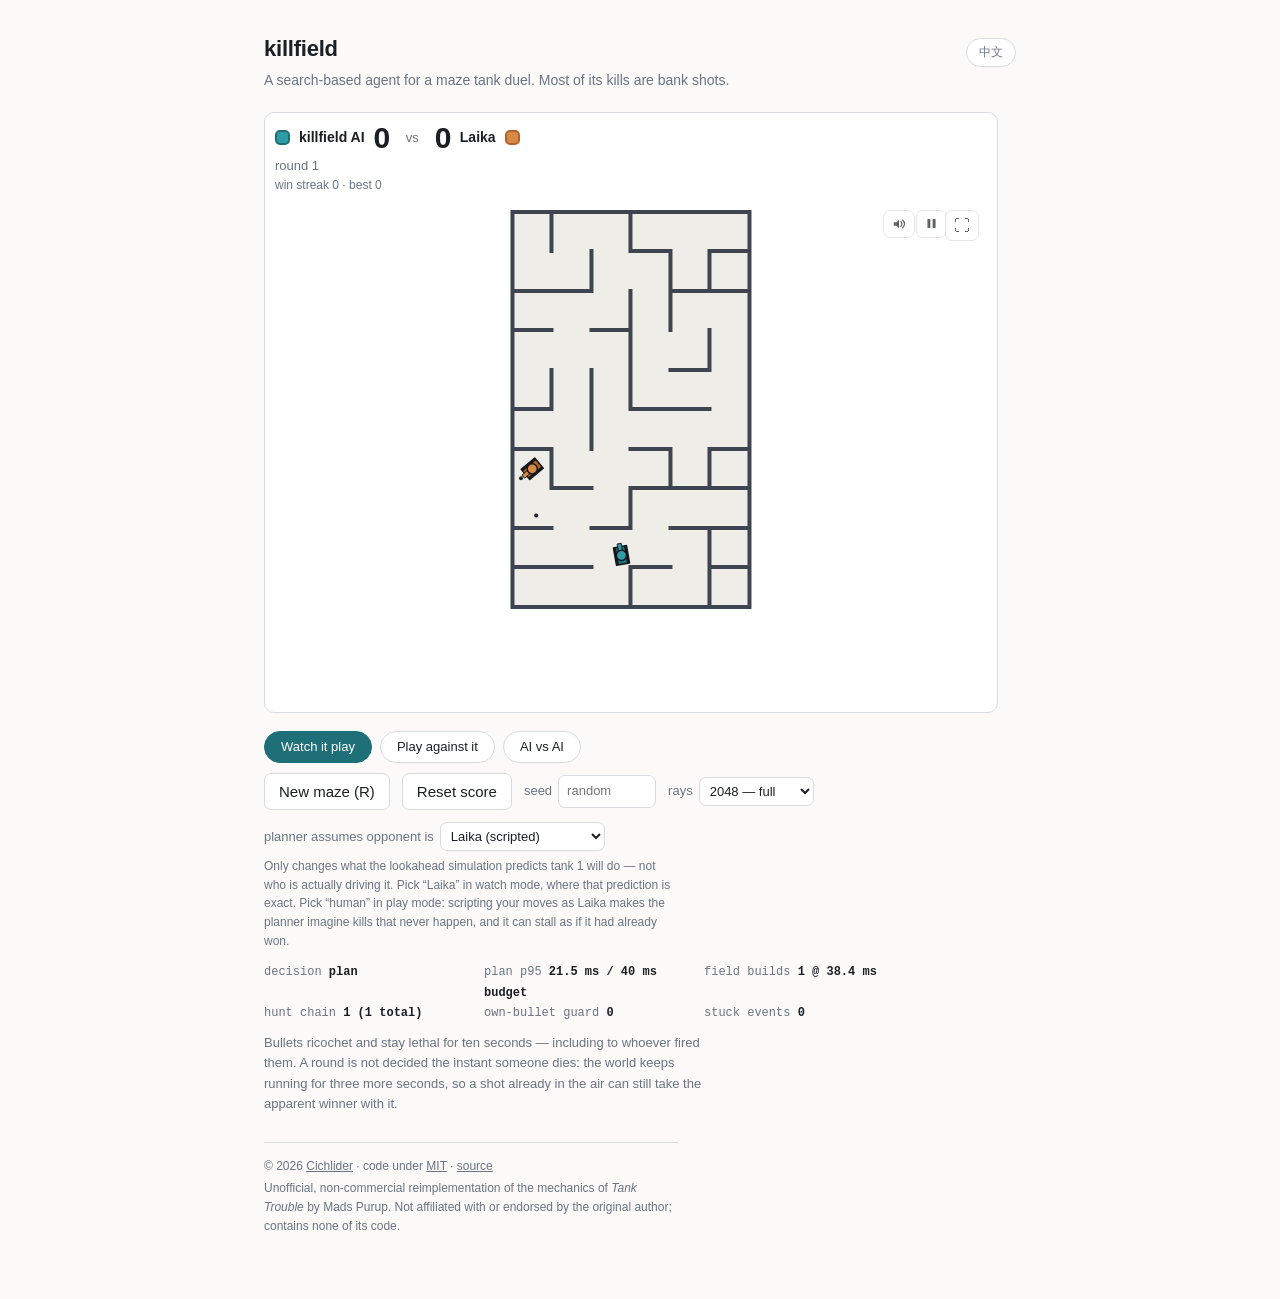
==== index.html @ 67d6a836 "Restore original in-page UI" ====
<!DOCTYPE html>
<html lang="en">
<head>
<meta charset="utf-8">
<meta name="viewport" content="width=device-width, initial-scale=1">
<title>killfield：在线迷宫坦克对战 AI</title>
<meta name="description" content="在浏览器中挑战擅长预判与反弹射击的搜索型坦克 AI。无需下载，支持观战、亲自对战与 AI 对战，看看你能守住几连胜。">
<meta name="robots" content="index, follow">
<link rel="canonical" href="https://cichlider.github.io/killfield/">
<link rel="icon" type="image/png" sizes="48x48" href="assets/brand/favicon-48.png">
<link rel="icon" type="image/png" sizes="192x192" href="assets/brand/icon-192.png">
<link rel="apple-touch-icon" sizes="180x180" href="assets/brand/apple-touch-icon.png">
<meta property="og:type" content="website">
<meta property="og:locale" content="zh_CN">
<meta property="og:site_name" content="killfield 坦克 AI">
<meta property="og:title" content="killfield：在线迷宫坦克对战 AI">
<meta property="og:description" content="挑战擅长预判与反弹射击的搜索型坦克 AI。无需下载，立即在浏览器中开战。">
<meta property="og:url" content="https://cichlider.github.io/killfield/">
<meta property="og:image" content="https://cichlider.github.io/killfield/assets/brand/icon-512.png">
<meta property="og:image:width" content="512">
<meta property="og:image:height" content="512">
<meta name="twitter:card" content="summary">
<script type="application/ld+json">
{
  "@context": "https://schema.org",
  "@type": "WebSite",
  "name": "killfield 坦克 AI",
  "alternateName": "killfield",
  "url": "https://cichlider.github.io/killfield/",
  "inLanguage": ["zh-Hans", "en"]
}
</script>
<link rel="stylesheet" href="style.css">
</head>
<body>
<main>
  <header>
    <div class="header-row">
      <h1>killfield</h1>
      <button id="lang-toggle" type="button" class="lang-toggle" aria-label="Switch to Chinese">中文</button>
    </div>
    <p class="tagline" id="tagline">A search-based agent for a maze tank duel. Most of its kills are bank shots.</p>
  </header>

  <div class="stage" id="stage">
    <div class="stage-overlay" id="stage-overlay">
      <div class="scoreboard" id="scoreboard">
        <div class="side">
          <span class="swatch" id="swatch-0"></span>
          <span class="side-name" id="name-0">killfield AI</span>
          <span class="side-score" id="score-0">0</span>
        </div>
        <span class="vs">vs</span>
        <div class="side side-right">
          <span class="side-score" id="score-1">0</span>
          <span class="side-name" id="name-1">Laika</span>
          <span class="swatch" id="swatch-1"></span>
        </div>
      </div>
      <p class="roundline" id="roundline">round 1</p>
      <p class="streakline" id="streakline">win streak 0 · best 0</p>
    </div>
    <div class="canvas-wrap">
      <canvas id="screen" width="712" height="500"></canvas>
      <button id="sound" type="button" class="sound-toggle" aria-label="Mute sound"></button>
      <button id="pause" type="button" class="pause-toggle" aria-label="Pause (P)"></button>
      <button id="fullscreen" type="button" class="fullscreen-toggle" aria-label="Fullscreen">⛶</button>
    </div>
  </div>

  <div class="controls">
    <div class="row modes" role="group" aria-label="Mode">
      <button id="mode-watch" type="button" class="mode active">Watch it play</button>
      <button id="mode-play" type="button" class="mode">Play against it</button>
      <button id="mode-selfplay" type="button" class="mode">AI vs AI</button>
    </div>

    <div class="row">
      <button id="reroll" type="button">New maze (R)</button>
      <button id="reset-score" type="button">Reset score</button>
      <label class="seedbox">
        <span id="seed-label">seed</span>
        <input id="seed" type="text" inputmode="numeric" placeholder="random" size="9">
      </label>
      <label class="seedbox">
        <span id="rays-label">rays</span>
        <select id="rays">
          <option id="rays-2048" value="2048" selected>2048 — full</option>
          <option id="rays-512" value="512">512 — lighter</option>
          <option id="rays-256" value="256">256 — mobile</option>
        </select>
      </label>
      <label class="seedbox">
        <span id="oppmodel-label">planner assumes opponent is</span>
        <select id="oppmodel">
          <option id="oppmodel-laika" value="L2" selected>Laika (scripted)</option>
          <option id="oppmodel-human" value="L1">human (unpredictable)</option>
        </select>
      </label>
    </div>
    <p class="hint" id="oppmodel-hint">
      Only changes what the lookahead simulation predicts tank 1 will do — not who is actually
      driving it. Pick “Laika” in watch mode, where that prediction is exact. Pick “human” in
      play mode: scripting your moves as Laika makes the planner imagine kills that never happen,
      and it can stall as if it had already won.
    </p>

    <p class="keys" id="keyhelp">
      <strong>Arrow keys</strong> or <strong>ESDF</strong> to drive &middot;
      <strong>M</strong> / <strong>Space</strong> / <strong>Q</strong> to fire &middot;
      <strong>R</strong> for a new maze
    </p>

    <div class="telemetry" id="telemetry"></div>

    <p class="note" id="note">
      Bullets ricochet and stay lethal for ten seconds &mdash; including to whoever fired them.
      A round is not decided the instant someone dies: the world keeps running for three more
      seconds, so a shot already in the air can still take the apparent winner with it.
    </p>
  </div>

  <footer class="colophon">
    <p>
      &copy; 2026 <a href="https://github.com/Cichlider">Cichlider</a> &middot;
      code under <a href="https://github.com/Cichlider/killfield/blob/main/LICENSE">MIT</a> &middot;
      <a href="https://github.com/Cichlider/killfield">source</a>
    </p>
    <p>
      Unofficial, non-commercial reimplementation of the mechanics of
      <i>Tank Trouble</i> by Mads Purup. Not affiliated with or endorsed by the
      original author; contains none of its code.
    </p>
  </footer>
</main>
<script type="module" src="src/main.js"></script>
</body>
</html>
---- style.css ----
:root {
  --ink: #1b1f24;
  --muted: #6b7480;
  --line: #d8dbe0;
  --page: #fbfaf8;
  --accent: #1f6f78;
}

* { box-sizing: border-box; }

body {
  margin: 0;
  padding: 32px 16px 64px;
  background: var(--page);
  color: var(--ink);
  font: 15px/1.55 ui-sans-serif, -apple-system, "Segoe UI", Roboto, "Helvetica Neue", sans-serif;
}

main {
  max-width: 752px;
  margin: 0 auto;
}

header { margin-bottom: 20px; }

.header-row {
  display: flex;
  align-items: baseline;
  justify-content: space-between;
  gap: 12px;
}

h1 {
  margin: 0 0 4px;
  font-size: 22px;
  font-weight: 650;
  letter-spacing: -0.01em;
}

.tagline {
  margin: 0;
  color: var(--muted);
  font-size: 14px;
}

.lang-toggle {
  flex: none;
  border-radius: 999px;
  padding: 4px 12px;
  font-size: 12px;
  color: var(--muted);
}

.stage {
  position: relative;
  border: 1px solid var(--line);
  border-radius: 10px;
  background: #fff;
  padding: 10px;
  /* border-box, so this is 712 of canvas + 20 padding + 2 border. Below that
     width the stage just narrows and the canvas narrows with it. */
  max-width: 734px;
}

/* The scoreboard/round/streak lines live inside #stage (not as page siblings)
   so they stay in the fullscreen element's rendered subtree — the Fullscreen
   API only paints descendants of whatever element you fullscreen, so
   anything outside #stage simply vanishes while fullscreen is active. */
.stage-overlay {
  margin: 0 0 8px;
  line-height: 1.4;
}

.canvas-wrap {
  position: relative;
  line-height: 0;
}

canvas {
  display: block;
  width: 100%;
  /* Height must stay auto. The renderer publishes an aspect-ratio, and that is
     what keeps the picture in shape as the width shrinks; pinning a pixel
     height here is what squashed it on phones. */
  height: auto;
}

.fullscreen-toggle,
.pause-toggle,
.sound-toggle {
  position: absolute;
  top: 8px;
  padding: 2px 8px;
  font-size: 16px;
  line-height: 1.6;
  opacity: 0.7;
}

/* The pause glyph is an inline SVG, so the box has to centre it the way a
   font would have. Fixed height keeps it the same size as the neighbouring
   fullscreen button, whose mark is still a character. */
.pause-toggle,
.sound-toggle {
  display: inline-flex;
  align-items: center;
  justify-content: center;
  height: 28px;
}

.pause-toggle svg,
.sound-toggle svg { display: block; }

.fullscreen-toggle { right: 8px; }
.pause-toggle { right: 40px; }
.sound-toggle { right: 72px; }

.fullscreen-toggle:hover,
.pause-toggle:hover,
.sound-toggle:hover { opacity: 1; }

.stage:fullscreen,
.stage:-webkit-full-screen {
  display: flex;
  align-items: center;
  justify-content: center;
  width: 100%;
  height: 100%;
  /* The page cap must not follow us into fullscreen. */
  max-width: none;
  padding: 0;
  border: none;
  border-radius: 0;
  background: #000;
}

.stage:fullscreen .canvas-wrap,
.stage:-webkit-full-screen .canvas-wrap {
  display: flex;
  align-items: center;
  justify-content: center;
  width: 100%;
  height: 100%;
}

.stage:fullscreen canvas,
.stage:-webkit-full-screen canvas {
  width: auto !important;
  height: auto !important;
  max-width: 100% !important;
  max-height: 100% !important;
}

.stage:fullscreen .fullscreen-toggle,
.stage:-webkit-full-screen .fullscreen-toggle,
.stage:fullscreen .pause-toggle,
.stage:-webkit-full-screen .pause-toggle,
.stage:fullscreen .sound-toggle,
.stage:-webkit-full-screen .sound-toggle {
  top: 16px;
}

.stage:fullscreen .fullscreen-toggle,
.stage:-webkit-full-screen .fullscreen-toggle { right: 16px; }

.stage:fullscreen .pause-toggle,
.stage:-webkit-full-screen .pause-toggle { right: 52px; }

.stage:fullscreen .sound-toggle,
.stage:-webkit-full-screen .sound-toggle { right: 88px; }

/* In fullscreen the overlay floats over the top-left corner of the canvas
   instead of sitting above it, so the canvas keeps the full screen. It needs
   its own contrast pass: the normal light-page colours (var(--ink)/--muted)
   read as near-black on the fullscreen background otherwise. */
.stage:fullscreen .stage-overlay,
.stage:-webkit-full-screen .stage-overlay {
  position: absolute;
  top: 16px;
  left: 16px;
  z-index: 1;
  margin: 0;
  padding: 8px 14px;
  background: rgba(0, 0, 0, 0.45);
  border-radius: 8px;
}

.stage:fullscreen .side-name,
.stage:-webkit-full-screen .side-name,
.stage:fullscreen .side-score,
.stage:-webkit-full-screen .side-score {
  color: #fff;
}

.stage:fullscreen .vs,
.stage:-webkit-full-screen .vs,
.stage:fullscreen .roundline,
.stage:-webkit-full-screen .roundline,
.stage:fullscreen .streakline,
.stage:-webkit-full-screen .streakline {
  color: rgba(255, 255, 255, 0.75);
}

.controls { margin-top: 18px; }

.scoreboard {
  display: flex;
  align-items: center;
  flex-wrap: wrap;
  gap: 8px 16px;
  margin-bottom: 4px;
}

.side {
  display: flex;
  align-items: center;
  gap: 9px;
}

.swatch {
  width: 15px;
  height: 15px;
  flex: none;
  border-radius: 5px;
  border: 2px solid transparent;
}

.side-name {
  font-size: 14px;
  font-weight: 600;
  white-space: nowrap;
}

.side-score {
  font-variant-numeric: tabular-nums;
  font-size: 30px;
  font-weight: 700;
  line-height: 1;
  letter-spacing: -0.02em;
}

.vs {
  color: var(--muted);
  font-size: 13px;
}

.roundline {
  margin: 0 0 2px;
  color: var(--muted);
  font-size: 13px;
  font-variant-numeric: tabular-nums;
}

.streakline {
  margin: 0;
  color: var(--muted);
  font-size: 12px;
  font-variant-numeric: tabular-nums;
}

.row {
  display: flex;
  align-items: center;
  gap: 12px;
  flex-wrap: wrap;
}

button {
  font: inherit;
  padding: 6px 14px;
  border: 1px solid var(--line);
  border-radius: 7px;
  background: #fff;
  color: var(--ink);
  cursor: pointer;
}

button:hover { border-color: var(--accent); color: var(--accent); }

.seedbox {
  color: var(--muted);
  font-size: 13px;
  display: inline-flex;
  align-items: center;
  gap: 6px;
}

input {
  font: inherit;
  font-size: 13px;
  padding: 5px 8px;
  border: 1px solid var(--line);
  border-radius: 7px;
  background: #fff;
  color: var(--ink);
}

.modes { margin-bottom: 10px; gap: 8px; }

button.mode {
  border-radius: 999px;
  padding: 5px 16px;
  font-size: 13px;
}

button.mode.active {
  background: var(--accent);
  border-color: var(--accent);
  color: #fff;
}

button.mode.active:hover { color: #fff; }

select {
  font: inherit;
  font-size: 13px;
  padding: 5px 6px;
  border: 1px solid var(--line);
  border-radius: 7px;
  background: #fff;
  color: var(--ink);
}

.telemetry {
  margin-top: 12px;
  font: 12px/1.7 ui-monospace, SFMono-Regular, Menlo, Consolas, monospace;
  color: var(--muted);
  display: grid;
  grid-template-columns: repeat(auto-fit, minmax(150px, 1fr));
  gap: 0 20px;
  max-width: 640px;
}

.telemetry b { color: var(--ink); font-weight: 600; }

.keys {
  margin: 14px 0 0;
  color: var(--muted);
  font-size: 13px;
}

.keys strong { color: var(--ink); font-weight: 600; }

.note {
  margin: 10px 0 0;
  max-width: 62ch;
  color: var(--muted);
  font-size: 13px;
}

.colophon {
  margin-top: 28px;
  padding-top: 14px;
  border-top: 1px solid var(--line);
  color: var(--muted);
  font-size: 12px;
  max-width: 62ch;
}

.colophon p { margin: 0 0 4px; }
.colophon p:last-child { margin-bottom: 0; }
.colophon a { color: var(--muted); }
.colophon a:hover { color: var(--accent); }

.hint {
  margin: 6px 0 0;
  max-width: 62ch;
  color: var(--muted);
  font-size: 12px;
}

@media (max-width: 560px) {
  body { padding: 20px 12px 40px; }
  h1 { font-size: 20px; }
  .tagline { font-size: 13px; }
  .stage { padding: 6px; border-radius: 8px; }
  .side-score { font-size: 26px; }
  .scoreboard { gap: 6px 12px; }
  .keys, .note { font-size: 12px; }
  .telemetry { font-size: 11px; grid-template-columns: 1fr 1fr; gap: 0 12px; }
}
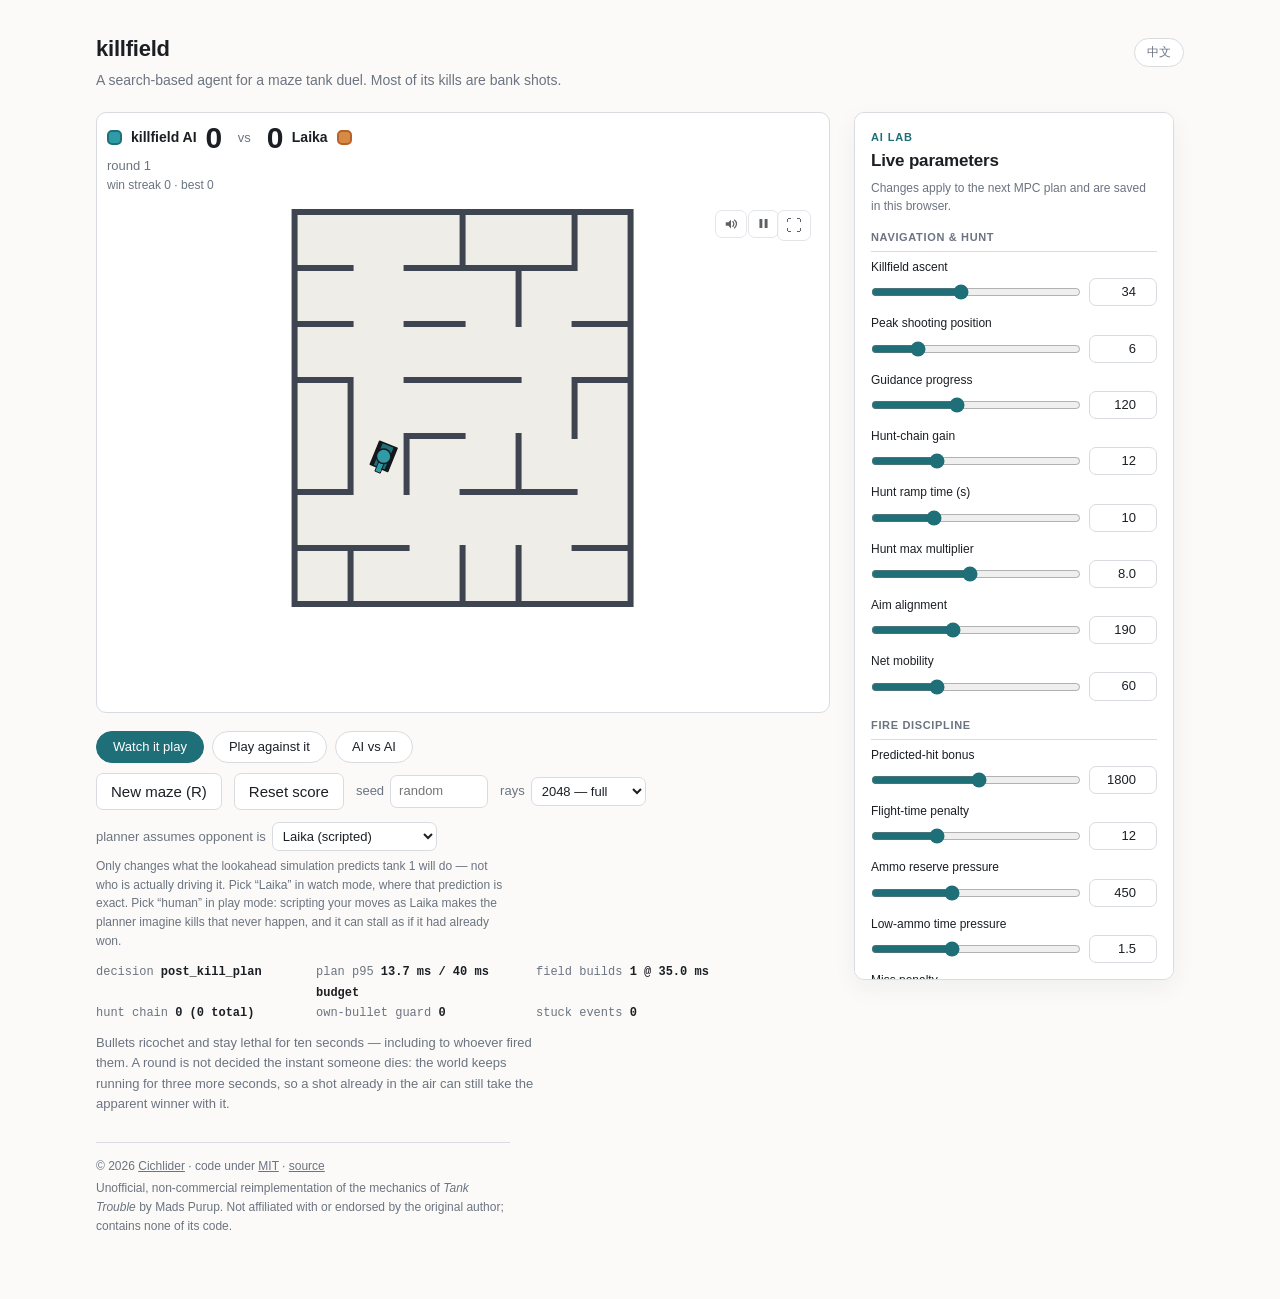
==== commit 7e7fdf11: "Add live AI tuning panel" ====
--- a/index.html
+++ b/index.html
@@ -42,6 +42,8 @@
     <p class="tagline" id="tagline">A search-based agent for a maze tank duel. Most of its kills are bank shots.</p>
   </header>
 
+  <div class="play-layout">
+  <div class="game-column">
   <div class="stage" id="stage">
     <div class="stage-overlay" id="stage-overlay">
       <div class="scoreboard" id="scoreboard">
@@ -119,6 +121,23 @@
       seconds, so a shot already in the air can still take the apparent winner with it.
     </p>
   </div>
+  </div>
+
+  <aside class="tuning-panel" id="tuning-panel" aria-labelledby="tuning-title">
+    <div class="tuning-heading">
+      <p class="tuning-eyebrow" id="tuning-eyebrow">AI lab</p>
+      <h2 id="tuning-title">Live parameters</h2>
+    </div>
+    <p class="tuning-description" id="tuning-description">
+      Changes apply to the next MPC plan and are saved in this browser.
+    </p>
+    <div id="tuning-controls"></div>
+    <div class="tuning-footer">
+      <button id="tuning-reset" type="button">Reset defaults</button>
+      <span id="tuning-status">live · saved locally</span>
+    </div>
+  </aside>
+  </div>
 
   <footer class="colophon">
     <p>
--- a/style.css
+++ b/style.css
@@ -17,11 +17,20 @@
 }
 
 main {
-  max-width: 752px;
+  max-width: 1088px;
   margin: 0 auto;
 }
 
 header { margin-bottom: 20px; }
+
+.play-layout {
+  display: grid;
+  grid-template-columns: minmax(0, 734px) minmax(270px, 320px);
+  align-items: start;
+  gap: 24px;
+}
+
+.game-column { min-width: 0; }
 
 .header-row {
   display: flex;
@@ -347,6 +356,121 @@
   font-size: 13px;
 }
 
+.tuning-panel {
+  position: sticky;
+  top: 16px;
+  max-height: calc(100vh - 32px);
+  overflow: auto;
+  padding: 16px;
+  border: 1px solid var(--line);
+  border-radius: 10px;
+  background: #fff;
+  box-shadow: 0 8px 24px rgba(27, 31, 36, 0.05);
+}
+
+.tuning-heading {
+  display: block;
+}
+
+.tuning-eyebrow {
+  margin: 0;
+  color: var(--accent);
+  font-size: 11px;
+  font-weight: 700;
+  letter-spacing: 0.08em;
+  text-transform: uppercase;
+}
+
+.tuning-panel h2 {
+  margin: 2px 0 0;
+  font-size: 17px;
+  font-weight: 650;
+  letter-spacing: -0.01em;
+}
+
+.tuning-description {
+  margin: 6px 0 14px;
+  color: var(--muted);
+  font-size: 12px;
+  line-height: 1.45;
+}
+
+.tuning-group {
+  margin: 0 0 16px;
+  padding: 0;
+  border: 0;
+}
+
+.tuning-group:last-child { margin-bottom: 10px; }
+
+.tuning-group legend {
+  width: 100%;
+  margin-bottom: 7px;
+  padding: 0 0 5px;
+  border-bottom: 1px solid var(--line);
+  color: var(--muted);
+  font-size: 11px;
+  font-weight: 700;
+  letter-spacing: 0.06em;
+  text-transform: uppercase;
+}
+
+.tuning-control { margin-bottom: 9px; }
+.tuning-control:last-child { margin-bottom: 0; }
+
+.tuning-label {
+  display: block;
+  margin-bottom: 3px;
+  color: var(--ink);
+  font-size: 12px;
+  line-height: 1.35;
+}
+
+.tuning-inputs {
+  display: grid;
+  grid-template-columns: minmax(0, 1fr) 68px;
+  align-items: center;
+  gap: 8px;
+}
+
+.tuning-inputs input[type="range"] {
+  width: 100%;
+  min-width: 0;
+  height: 24px;
+  margin: 0;
+  padding: 0;
+  border: 0;
+  accent-color: var(--accent);
+}
+
+.tuning-inputs input[type="number"] {
+  width: 68px;
+  padding: 3px 5px;
+  text-align: right;
+  font-variant-numeric: tabular-nums;
+}
+
+.tuning-footer {
+  display: flex;
+  align-items: center;
+  justify-content: space-between;
+  gap: 10px;
+  padding-top: 12px;
+  border-top: 1px solid var(--line);
+}
+
+.tuning-footer button {
+  padding: 5px 9px;
+  font-size: 12px;
+}
+
+.tuning-footer span {
+  color: var(--muted);
+  font-size: 10px;
+  line-height: 1.3;
+  text-align: right;
+}
+
 .colophon {
   margin-top: 28px;
   padding-top: 14px;
@@ -354,6 +478,21 @@
   color: var(--muted);
   font-size: 12px;
   max-width: 62ch;
+}
+
+@media (max-width: 980px) {
+  main { max-width: 734px; }
+  .play-layout { grid-template-columns: minmax(0, 1fr); }
+  .tuning-panel {
+    position: static;
+    max-height: none;
+    overflow: visible;
+  }
+  #tuning-controls {
+    display: grid;
+    grid-template-columns: repeat(2, minmax(0, 1fr));
+    gap: 0 22px;
+  }
 }
 
 .colophon p { margin: 0 0 4px; }
@@ -377,4 +516,6 @@
   .scoreboard { gap: 6px 12px; }
   .keys, .note { font-size: 12px; }
   .telemetry { font-size: 11px; grid-template-columns: 1fr 1fr; gap: 0 12px; }
-}
+  #tuning-controls { grid-template-columns: 1fr; }
+  .tuning-panel { padding: 14px; }
+}
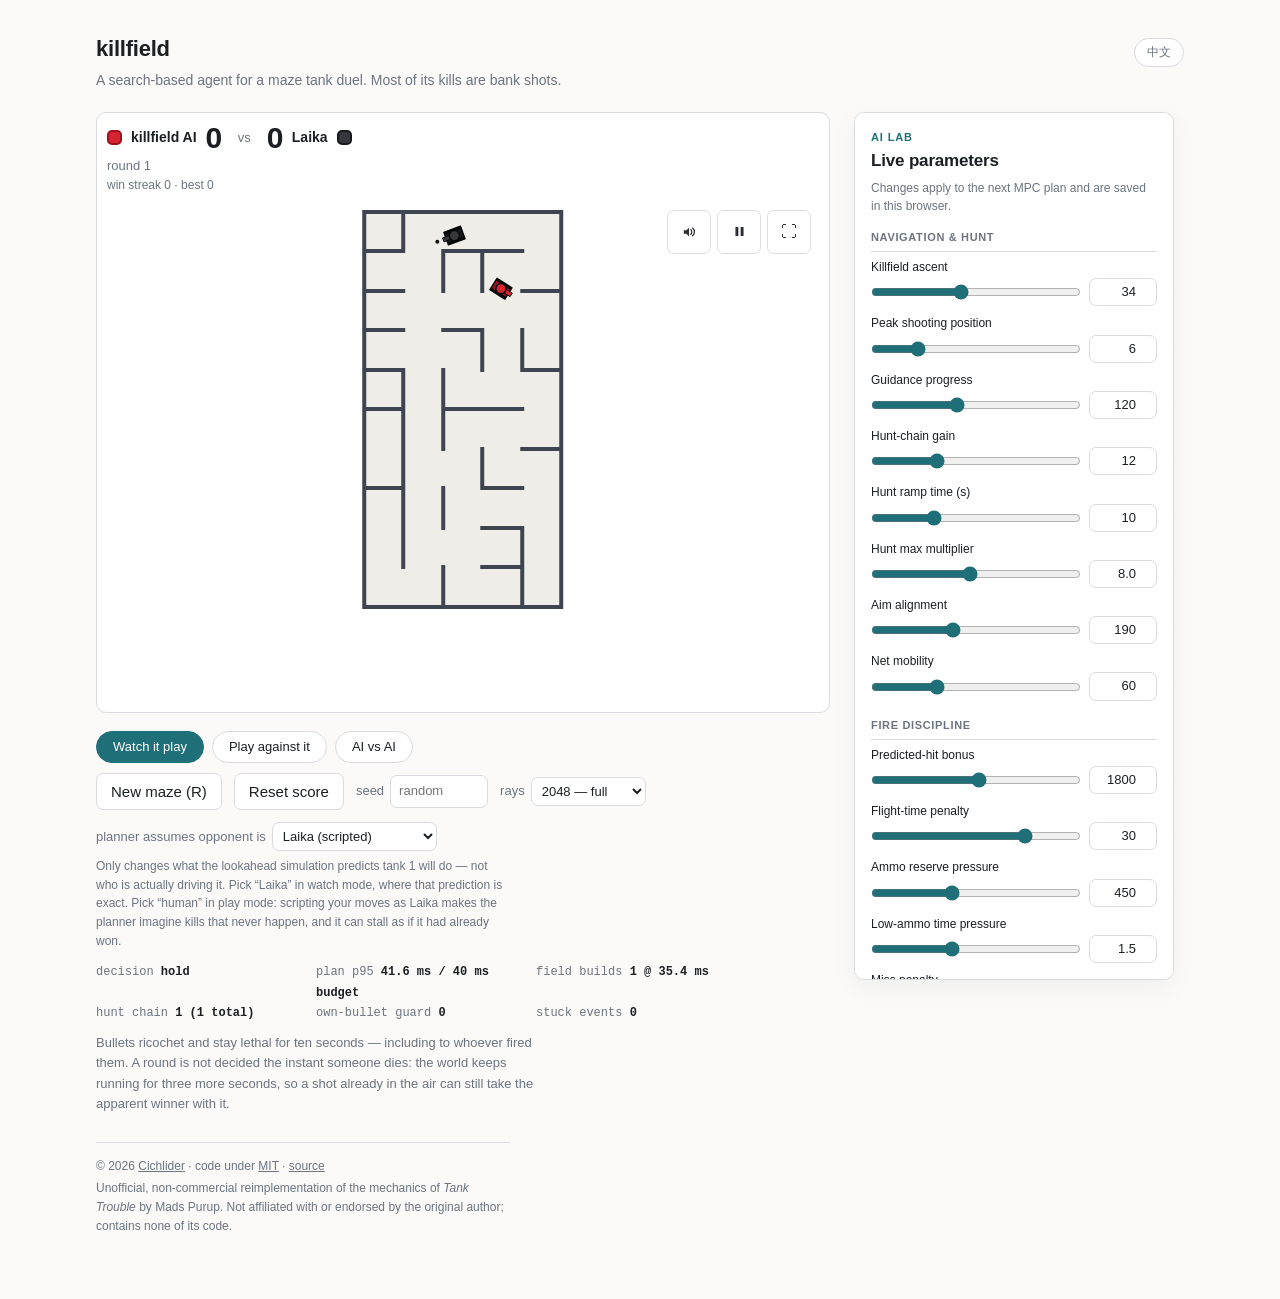
==== commit f477ba01: "Add mobile tank controls and clean project" ====
--- a/index.html
+++ b/index.html
@@ -65,8 +65,31 @@
     <div class="canvas-wrap">
       <canvas id="screen" width="712" height="500"></canvas>
       <button id="sound" type="button" class="sound-toggle" aria-label="Mute sound"></button>
+      <button id="touch-visibility" type="button" class="touch-visibility-toggle" aria-label="Hide touch controls" hidden>CTRL</button>
       <button id="pause" type="button" class="pause-toggle" aria-label="Pause (P)"></button>
       <button id="fullscreen" type="button" class="fullscreen-toggle" aria-label="Fullscreen">⛶</button>
+    </div>
+    <div id="touch-controls" class="touch-controls" hidden>
+      <div class="control-style-switch" role="group" aria-label="Touch control style">
+        <button id="control-style-joystick" type="button">Joystick</button>
+        <button id="control-style-dpad" type="button">Forward / turn</button>
+      </div>
+      <div class="touch-left-control">
+        <div id="touch-joystick" class="touch-joystick" role="application" aria-label="16-direction world heading joystick">
+          <span class="joystick-axis axis-n">▲</span>
+          <span class="joystick-axis axis-e">▶</span>
+          <span class="joystick-axis axis-s">▼</span>
+          <span class="joystick-axis axis-w">◀</span>
+          <span id="touch-knob" class="touch-knob"></span>
+        </div>
+        <div id="touch-dpad" class="touch-dpad" role="group" aria-label="Forward, reverse, left and right">
+          <button type="button" class="dpad-up" data-control="forward" aria-label="Forward">▲</button>
+          <button type="button" class="dpad-left" data-control="turnLeft" aria-label="Turn left">◀</button>
+          <button type="button" class="dpad-right" data-control="turnRight" aria-label="Turn right">▶</button>
+          <button type="button" class="dpad-down" data-control="backup" aria-label="Reverse">▼</button>
+        </div>
+      </div>
+      <button id="touch-fire" type="button" class="touch-fire">FIRE</button>
     </div>
   </div>
 
--- a/style.css
+++ b/style.css
@@ -96,7 +96,8 @@
 
 .fullscreen-toggle,
 .pause-toggle,
-.sound-toggle {
+.sound-toggle,
+.touch-visibility-toggle {
   position: absolute;
   top: 8px;
   padding: 2px 8px;
@@ -105,11 +106,14 @@
   opacity: 0.7;
 }
 
+.touch-visibility-toggle[hidden] { display: none !important; }
+
 /* The pause glyph is an inline SVG, so the box has to centre it the way a
    font would have. Fixed height keeps it the same size as the neighbouring
    fullscreen button, whose mark is still a character. */
 .pause-toggle,
-.sound-toggle {
+.sound-toggle,
+.touch-visibility-toggle {
   display: inline-flex;
   align-items: center;
   justify-content: center;
@@ -122,10 +126,12 @@
 .fullscreen-toggle { right: 8px; }
 .pause-toggle { right: 40px; }
 .sound-toggle { right: 72px; }
+.touch-visibility-toggle { right: 104px; font-size: 10px; }
 
 .fullscreen-toggle:hover,
 .pause-toggle:hover,
-.sound-toggle:hover { opacity: 1; }
+.sound-toggle:hover,
+.touch-visibility-toggle:hover { opacity: 1; }
 
 .stage:fullscreen,
 .stage:-webkit-full-screen {
@@ -164,7 +170,9 @@
 .stage:fullscreen .pause-toggle,
 .stage:-webkit-full-screen .pause-toggle,
 .stage:fullscreen .sound-toggle,
-.stage:-webkit-full-screen .sound-toggle {
+.stage:-webkit-full-screen .sound-toggle,
+.stage:fullscreen .touch-visibility-toggle,
+.stage:-webkit-full-screen .touch-visibility-toggle {
   top: 16px;
 }
 
@@ -176,6 +184,9 @@
 
 .stage:fullscreen .sound-toggle,
 .stage:-webkit-full-screen .sound-toggle { right: 88px; }
+
+.stage:fullscreen .touch-visibility-toggle,
+.stage:-webkit-full-screen .touch-visibility-toggle { right: 124px; }
 
 /* In fullscreen the overlay floats over the top-left corner of the canvas
    instead of sitting above it, so the canvas keeps the full screen. It needs
@@ -209,6 +220,214 @@
   color: rgba(255, 255, 255, 0.75);
 }
 
+/* iPhone browsers that cannot fullscreen a regular div use the same layout
+   through a fixed-position fallback. The explicit button still enters/exits. */
+.stage.pseudo-fullscreen {
+  position: fixed;
+  inset: 0;
+  z-index: 1000;
+  display: flex;
+  align-items: center;
+  justify-content: center;
+  width: 100%;
+  height: 100%;
+  max-width: none;
+  padding: 0;
+  border: none;
+  border-radius: 0;
+  background: #000;
+}
+
+.stage.pseudo-fullscreen .canvas-wrap {
+  display: flex;
+  align-items: center;
+  justify-content: center;
+  width: 100%;
+  height: 100%;
+}
+
+.stage.pseudo-fullscreen canvas {
+  width: auto !important;
+  height: auto !important;
+  max-width: 100% !important;
+  max-height: 100% !important;
+}
+
+.stage.pseudo-fullscreen .stage-overlay {
+  position: absolute;
+  top: max(16px, env(safe-area-inset-top));
+  left: max(16px, env(safe-area-inset-left));
+  z-index: 1;
+  margin: 0;
+  padding: 8px 14px;
+  color: #fff;
+  background: rgba(0, 0, 0, 0.45);
+  border-radius: 8px;
+}
+
+.stage.pseudo-fullscreen .side-name,
+.stage.pseudo-fullscreen .side-score { color: #fff; }
+.stage.pseudo-fullscreen .vs,
+.stage.pseudo-fullscreen .roundline,
+.stage.pseudo-fullscreen .streakline { color: rgba(255, 255, 255, 0.75); }
+
+.touch-controls { display: none; }
+.touch-joystick[hidden],
+.touch-dpad[hidden] { display: none !important; }
+
+.touch-controls:not([hidden]) {
+  position: absolute;
+  inset: 0;
+  z-index: 4;
+  pointer-events: none;
+}
+
+.stage:fullscreen .touch-controls:not([hidden]),
+.stage:-webkit-full-screen .touch-controls:not([hidden]),
+.stage.pseudo-fullscreen .touch-controls:not([hidden]) { display: block; }
+
+@media (max-width: 980px), (pointer: coarse) {
+  .touch-controls:not([hidden]) {
+    display: block;
+  }
+}
+
+  .touch-controls button,
+  .touch-joystick,
+  .touch-dpad { pointer-events: auto; touch-action: none; user-select: none; -webkit-user-select: none; }
+
+  .control-style-switch {
+    position: absolute;
+    left: 50%;
+    bottom: max(8px, env(safe-area-inset-bottom));
+    display: flex;
+    padding: 3px;
+    border-radius: 999px;
+    background: rgba(255, 255, 255, 0.88);
+    box-shadow: 0 2px 10px rgba(0, 0, 0, 0.22);
+    transform: translateX(-50%);
+    pointer-events: auto;
+  }
+
+  .control-style-switch button {
+    min-height: 32px;
+    padding: 4px 10px;
+    border: 0;
+    border-radius: 999px;
+    background: transparent;
+    color: #343a40;
+    font-size: 11px;
+  }
+
+  .control-style-switch button.active { background: var(--accent); color: #fff; }
+
+  .touch-left-control {
+    position: absolute;
+    left: max(12px, env(safe-area-inset-left));
+    bottom: max(48px, calc(env(safe-area-inset-bottom) + 44px));
+  }
+
+  .touch-joystick {
+    position: relative;
+    width: clamp(126px, 30vw, 178px);
+    aspect-ratio: 1;
+    overflow: hidden;
+    background:
+      repeating-conic-gradient(from -11.25deg, rgba(31,111,120,.22) 0 1deg, transparent 1deg 22.5deg),
+      rgba(255, 255, 255, 0.68);
+    border: 2px solid rgba(31, 111, 120, 0.72);
+    clip-path: polygon(50% 0,69.13% 3.81%,85.36% 14.64%,96.19% 30.87%,100% 50%,
+      96.19% 69.13%,85.36% 85.36%,69.13% 96.19%,50% 100%,30.87% 96.19%,
+      14.64% 85.36%,3.81% 69.13%,0 50%,3.81% 30.87%,14.64% 14.64%,30.87% 3.81%);
+    filter: drop-shadow(0 3px 8px rgba(0,0,0,.2));
+  }
+
+  .touch-joystick.active { background-color: rgba(31, 111, 120, 0.18); }
+
+  .joystick-axis {
+    position: absolute;
+    z-index: 1;
+    color: #25353a;
+    font: 700 10px/1 ui-sans-serif, sans-serif;
+    pointer-events: none;
+  }
+  .axis-n { top: 9%; left: 50%; transform: translateX(-50%); }
+  .axis-e { right: 7%; top: 50%; transform: translateY(-50%); }
+  .axis-s { bottom: 8%; left: 50%; transform: translateX(-50%); }
+  .axis-w { left: 7%; top: 50%; transform: translateY(-50%); }
+
+  .touch-knob {
+    position: absolute;
+    z-index: 2;
+    left: 50%;
+    top: 50%;
+    width: 34%;
+    aspect-ratio: 1;
+    border: 2px solid var(--accent);
+    border-radius: 50%;
+    background: rgba(255, 255, 255, 0.94);
+    transform: translate(-50%, -50%);
+    pointer-events: none;
+  }
+
+  .touch-dpad {
+    position: relative;
+    width: clamp(126px, 30vw, 178px);
+    aspect-ratio: 1;
+    display: grid;
+    grid-template: repeat(3, 1fr) / repeat(3, 1fr);
+    gap: 4px;
+  }
+
+  .touch-dpad button {
+    min-width: 44px;
+    min-height: 44px;
+    padding: 0;
+    border: 1px solid rgba(31,111,120,.65);
+    background: rgba(255,255,255,.82);
+    color: #25353a;
+    font-size: 20px;
+    box-shadow: 0 2px 8px rgba(0,0,0,.18);
+  }
+  .touch-dpad button.active { background: var(--accent); color: #fff; }
+  .dpad-up { grid-area: 1 / 2; }
+  .dpad-left { grid-area: 2 / 1; }
+  .dpad-right { grid-area: 2 / 3; }
+  .dpad-down { grid-area: 3 / 2; }
+
+  .touch-fire {
+    position: absolute;
+    right: max(16px, env(safe-area-inset-right));
+    bottom: max(62px, calc(env(safe-area-inset-bottom) + 58px));
+    width: clamp(78px, 19vw, 112px);
+    aspect-ratio: 1;
+    padding: 0;
+    border: 3px solid rgba(158, 16, 27, 0.86);
+    border-radius: 50%;
+    background: rgba(255, 255, 255, 0.82);
+    color: #9e101b;
+    font-size: clamp(13px, 3vw, 18px);
+    font-weight: 800;
+    box-shadow: 0 3px 12px rgba(0,0,0,.25);
+  }
+  .touch-fire.active { background: #9e101b; color: #fff; }
+
+  .fullscreen-toggle,
+  .pause-toggle,
+  .sound-toggle,
+  .touch-visibility-toggle {
+    min-width: 44px;
+    height: 44px;
+    padding: 7px 11px;
+    background: rgba(255,255,255,.88);
+    opacity: .92;
+    touch-action: manipulation;
+  }
+  .fullscreen-toggle { right: 8px; }
+  .pause-toggle { right: 58px; }
+  .sound-toggle { right: 108px; }
+  .touch-visibility-toggle { right: 158px; }
+
 .controls { margin-top: 18px; }
 
 .scoreboard {
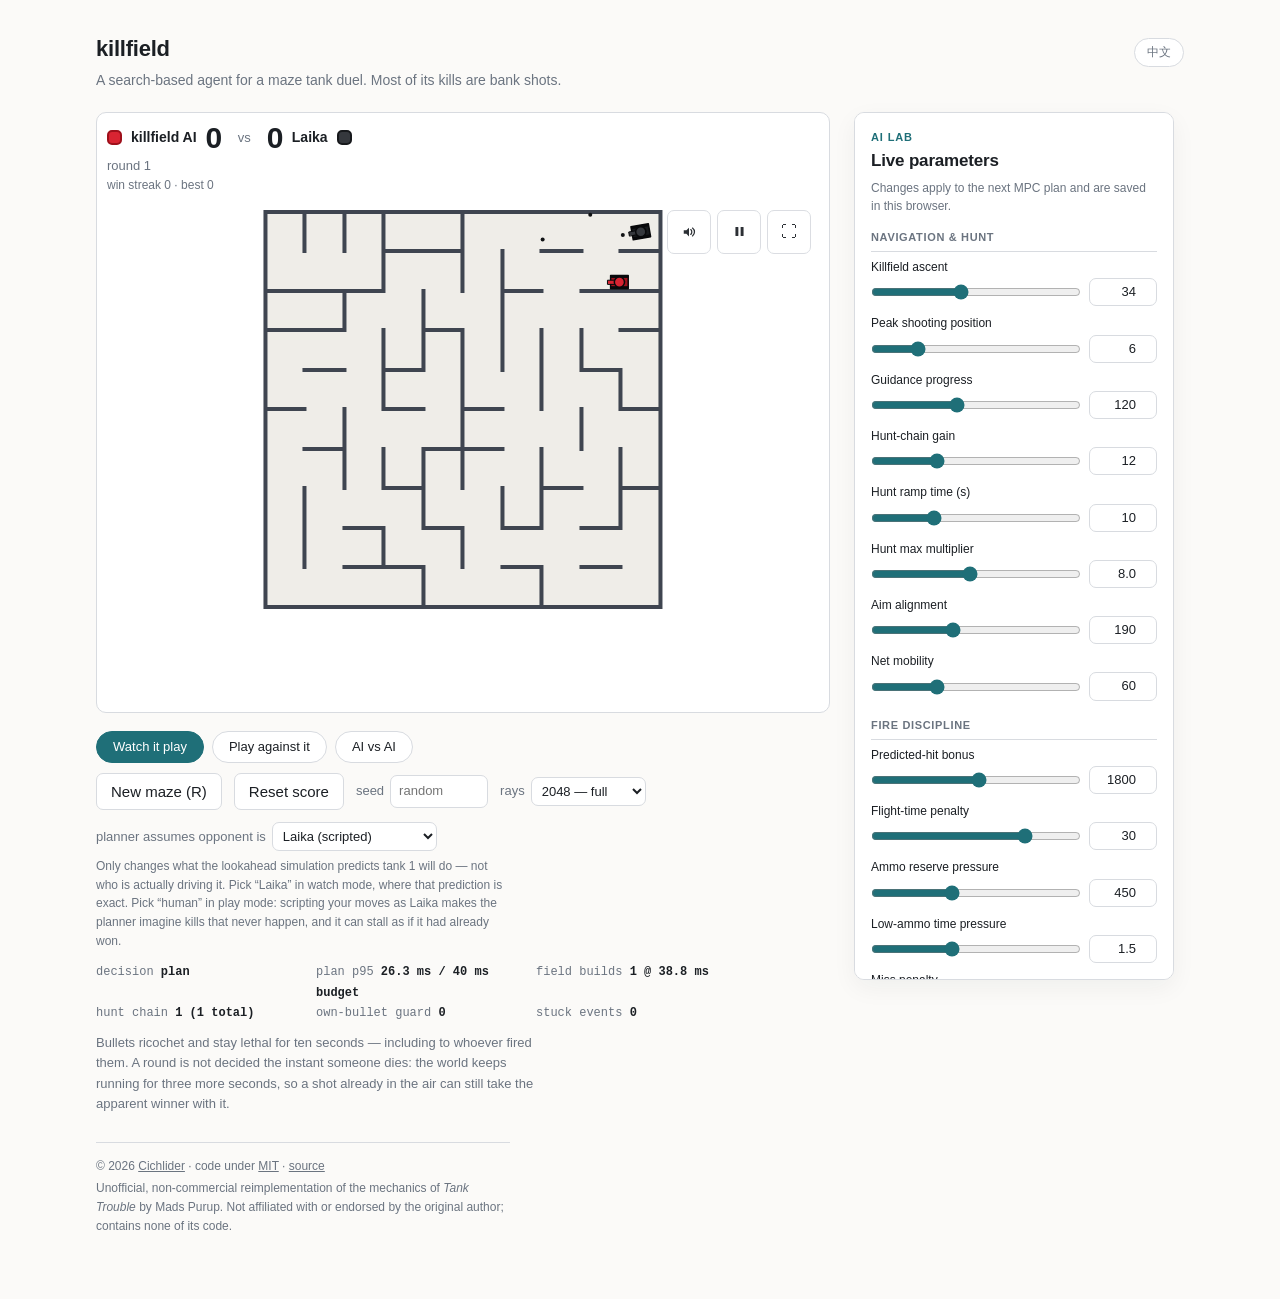
==== commit 510bc3a1: "Align joystick movement with tank nose or rear" ====
--- a/index.html
+++ b/index.html
@@ -75,7 +75,7 @@
         <button id="control-style-dpad" type="button">Forward / turn</button>
       </div>
       <div class="touch-left-control">
-        <div id="touch-joystick" class="touch-joystick" role="application" aria-label="16-direction world heading joystick">
+        <div id="touch-joystick" class="touch-joystick" role="application" aria-label="16-direction movement joystick">
           <span class="joystick-axis axis-n">▲</span>
           <span class="joystick-axis axis-e">▶</span>
           <span class="joystick-axis axis-s">▼</span>
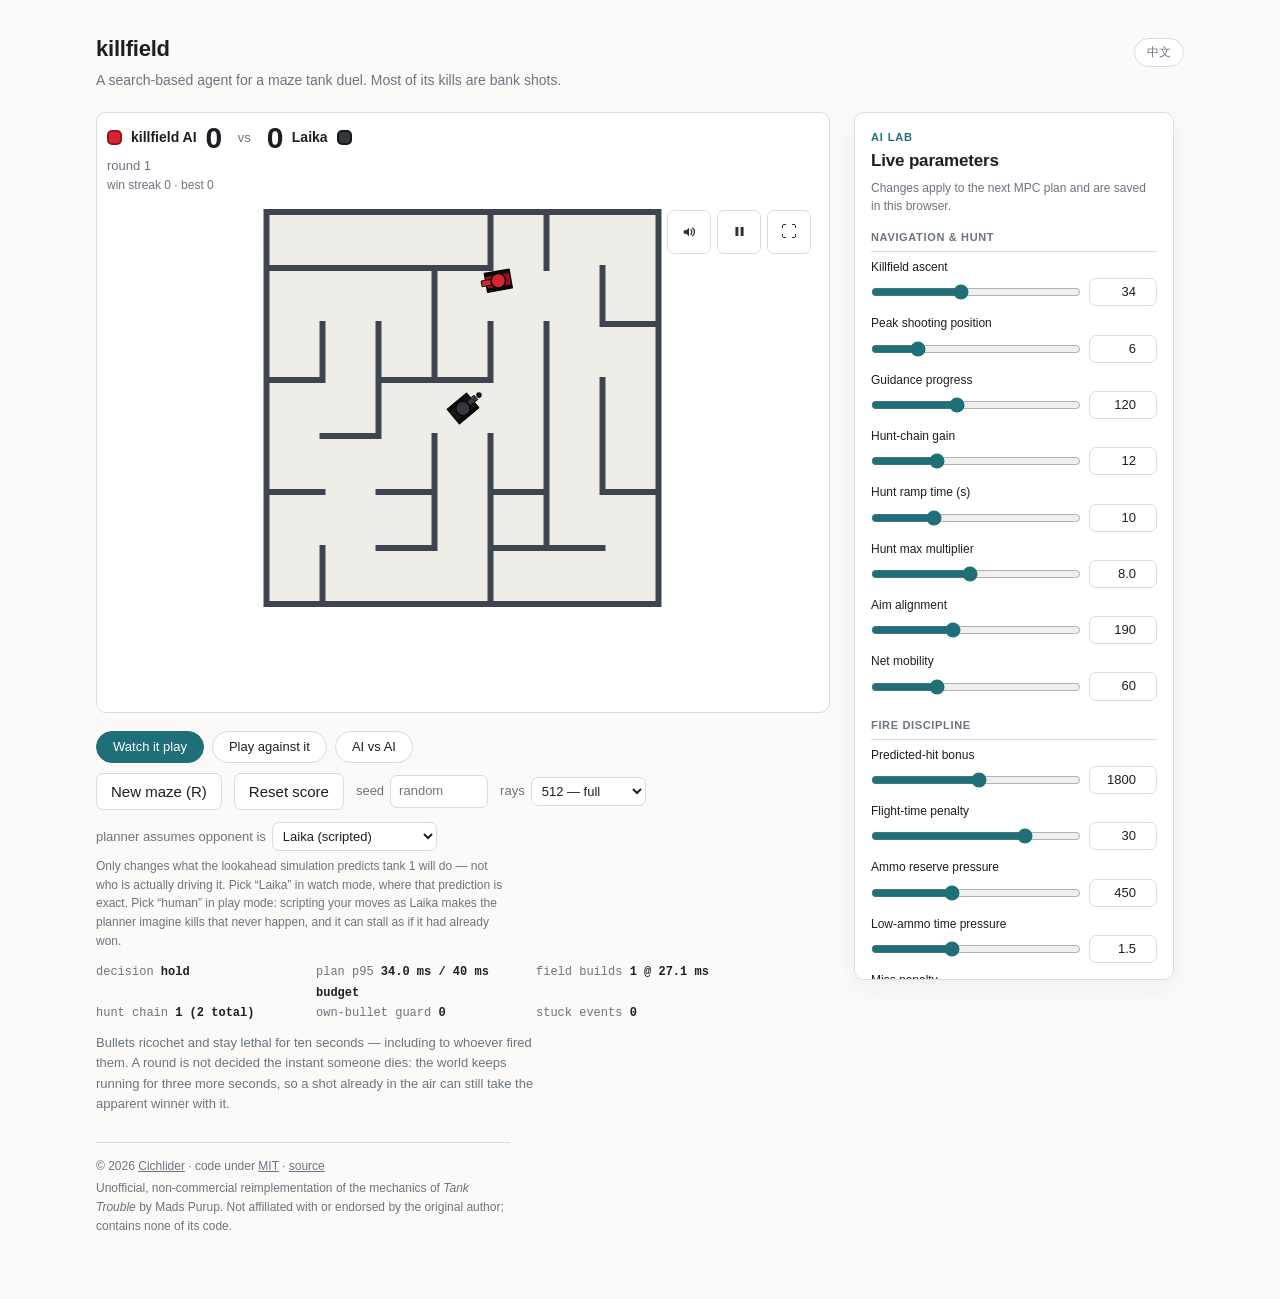
==== commit 1fe231d6: "Improve mobile landscape rendering performance" ====
--- a/index.html
+++ b/index.html
@@ -2,7 +2,7 @@
 <html lang="en">
 <head>
 <meta charset="utf-8">
-<meta name="viewport" content="width=device-width, initial-scale=1">
+<meta name="viewport" content="width=device-width, initial-scale=1, viewport-fit=cover">
 <title>killfield：在线迷宫坦克对战 AI</title>
 <meta name="description" content="在浏览器中挑战擅长预判与反弹射击的搜索型坦克 AI。无需下载，支持观战、亲自对战与 AI 对战，看看你能守住几连胜。">
 <meta name="robots" content="index, follow">
@@ -110,8 +110,7 @@
       <label class="seedbox">
         <span id="rays-label">rays</span>
         <select id="rays">
-          <option id="rays-2048" value="2048" selected>2048 — full</option>
-          <option id="rays-512" value="512">512 — lighter</option>
+          <option id="rays-512" value="512" selected>512 — full</option>
           <option id="rays-256" value="256">256 — mobile</option>
         </select>
       </label>
@@ -175,6 +174,6 @@
     </p>
   </footer>
 </main>
-<script type="module" src="src/main.js"></script>
+<script type="module" src="src/main.js?v=20260823-smooth"></script>
 </body>
 </html>
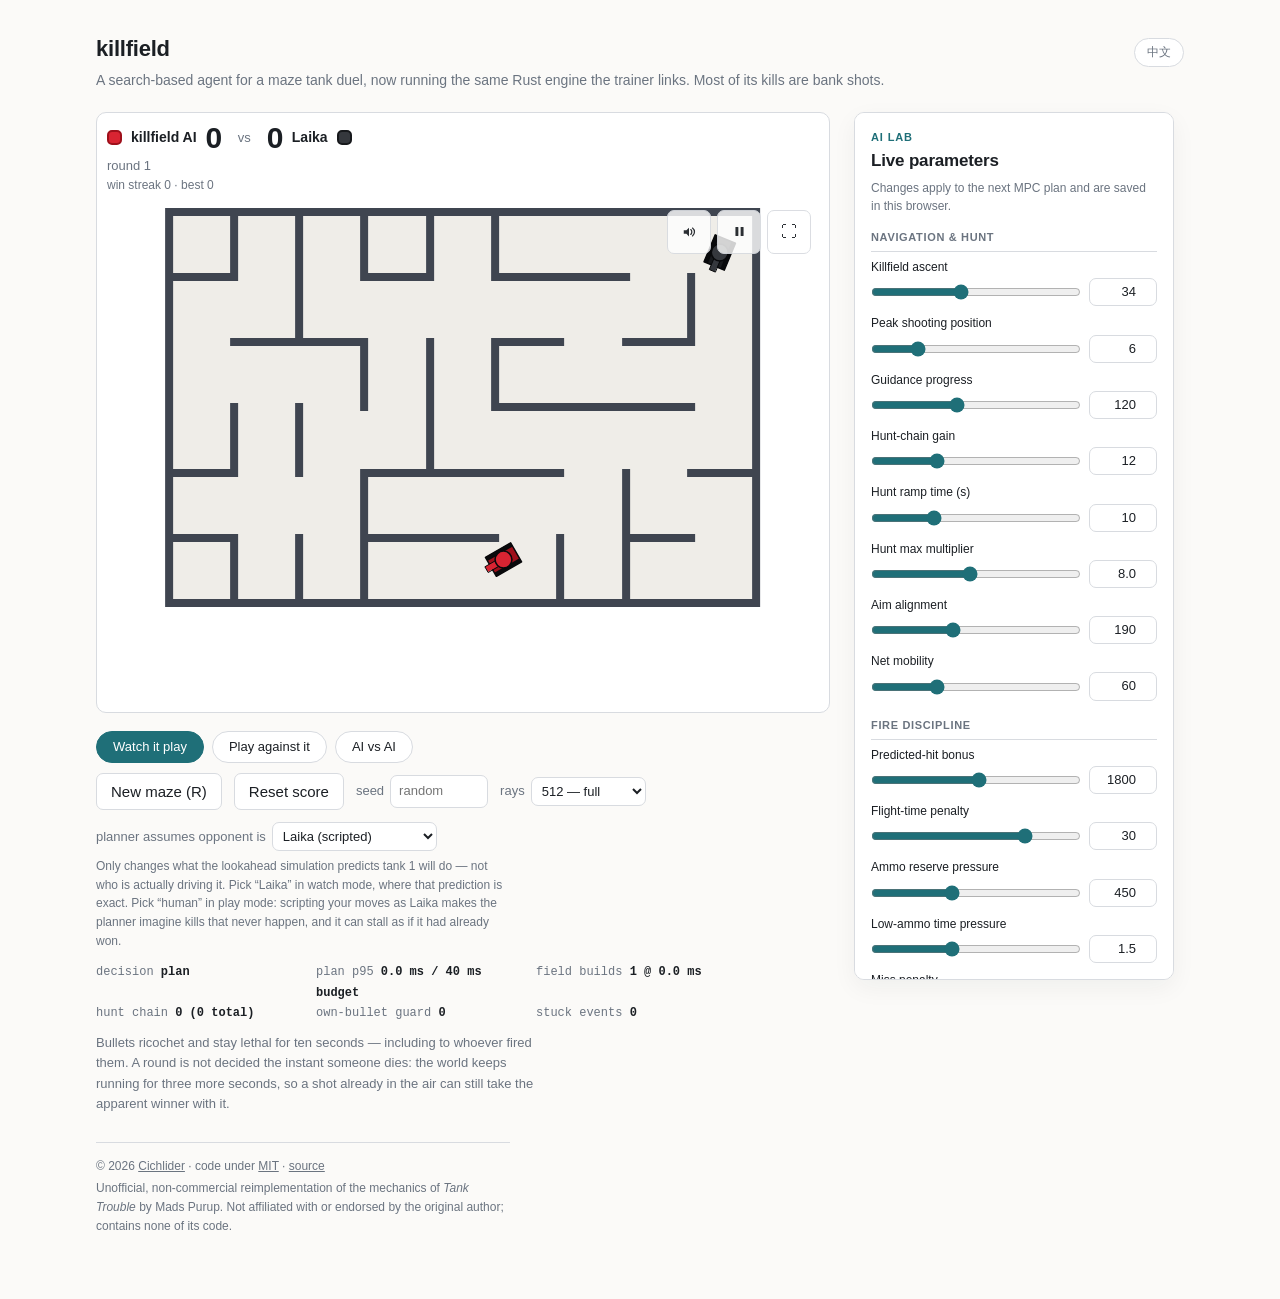
==== commit 9f316ca9: "Replace the hand-written JS engine with the Rust/WASM kf_engine The game logic (game.js, laika.js, m" ====
--- a/index.html
+++ b/index.html
@@ -3,6 +3,10 @@
 <head>
 <meta charset="utf-8">
 <meta name="viewport" content="width=device-width, initial-scale=1, viewport-fit=cover">
+<meta name="theme-color" content="#000000">
+<meta name="mobile-web-app-capable" content="yes">
+<meta name="apple-mobile-web-app-capable" content="yes">
+<meta name="apple-mobile-web-app-status-bar-style" content="black-translucent">
 <title>killfield：在线迷宫坦克对战 AI</title>
 <meta name="description" content="在浏览器中挑战擅长预判与反弹射击的搜索型坦克 AI。无需下载，支持观战、亲自对战与 AI 对战，看看你能守住几连胜。">
 <meta name="robots" content="index, follow">
@@ -10,6 +14,7 @@
 <link rel="icon" type="image/png" sizes="48x48" href="assets/brand/favicon-48.png">
 <link rel="icon" type="image/png" sizes="192x192" href="assets/brand/icon-192.png">
 <link rel="apple-touch-icon" sizes="180x180" href="assets/brand/apple-touch-icon.png">
+<link rel="manifest" href="manifest.webmanifest">
 <meta property="og:type" content="website">
 <meta property="og:locale" content="zh_CN">
 <meta property="og:site_name" content="killfield 坦克 AI">
@@ -30,7 +35,7 @@
   "inLanguage": ["zh-Hans", "en"]
 }
 </script>
-<link rel="stylesheet" href="style.css">
+<link rel="stylesheet" href="style.css?v=20260823-landscape">
 </head>
 <body>
 <main>
@@ -90,6 +95,11 @@
         </div>
       </div>
       <button id="touch-fire" type="button" class="touch-fire">FIRE</button>
+    </div>
+    <div id="orientation-hint" class="orientation-hint" role="status" hidden>
+      <span class="orientation-phone" aria-hidden="true"></span>
+      <strong id="orientation-title">Rotate your phone</strong>
+      <span id="orientation-body">Turn off portrait lock, then rotate to landscape.</span>
     </div>
   </div>
 
@@ -174,6 +184,6 @@
     </p>
   </footer>
 </main>
-<script type="module" src="src/main.js?v=20260823-smooth"></script>
+<script type="module" src="viewer.js"></script>
 </body>
 </html>
--- a/style.css
+++ b/style.css
@@ -286,6 +286,55 @@
 .stage:-webkit-full-screen .touch-controls:not([hidden]),
 .stage.pseudo-fullscreen .touch-controls:not([hidden]) { display: block; }
 
+.orientation-hint[hidden] { display: none !important; }
+
+.orientation-hint {
+  position: absolute;
+  inset: 0;
+  z-index: 8;
+  display: flex;
+  flex-direction: column;
+  align-items: center;
+  justify-content: center;
+  gap: 8px;
+  padding: 24px;
+  color: #fff;
+  text-align: center;
+  line-height: 1.35;
+  background: rgba(0, 0, 0, 0.82);
+  pointer-events: none;
+}
+
+.orientation-hint strong { font-size: clamp(18px, 5vw, 28px); }
+.orientation-hint > span:last-child { max-width: 28em; color: rgba(255,255,255,.82); }
+
+.orientation-phone {
+  position: relative;
+  width: 34px;
+  height: 58px;
+  margin-bottom: 8px;
+  border: 3px solid currentColor;
+  border-radius: 6px;
+  animation: rotate-phone 1.8s ease-in-out infinite;
+}
+
+.orientation-phone::after {
+  content: "";
+  position: absolute;
+  left: 50%;
+  bottom: 3px;
+  width: 4px;
+  height: 4px;
+  border-radius: 50%;
+  background: currentColor;
+  transform: translateX(-50%);
+}
+
+@keyframes rotate-phone {
+  0%, 30% { transform: rotate(0deg); }
+  70%, 100% { transform: rotate(90deg); }
+}
+
 @media (max-width: 980px), (pointer: coarse) {
   .touch-controls:not([hidden]) {
     display: block;
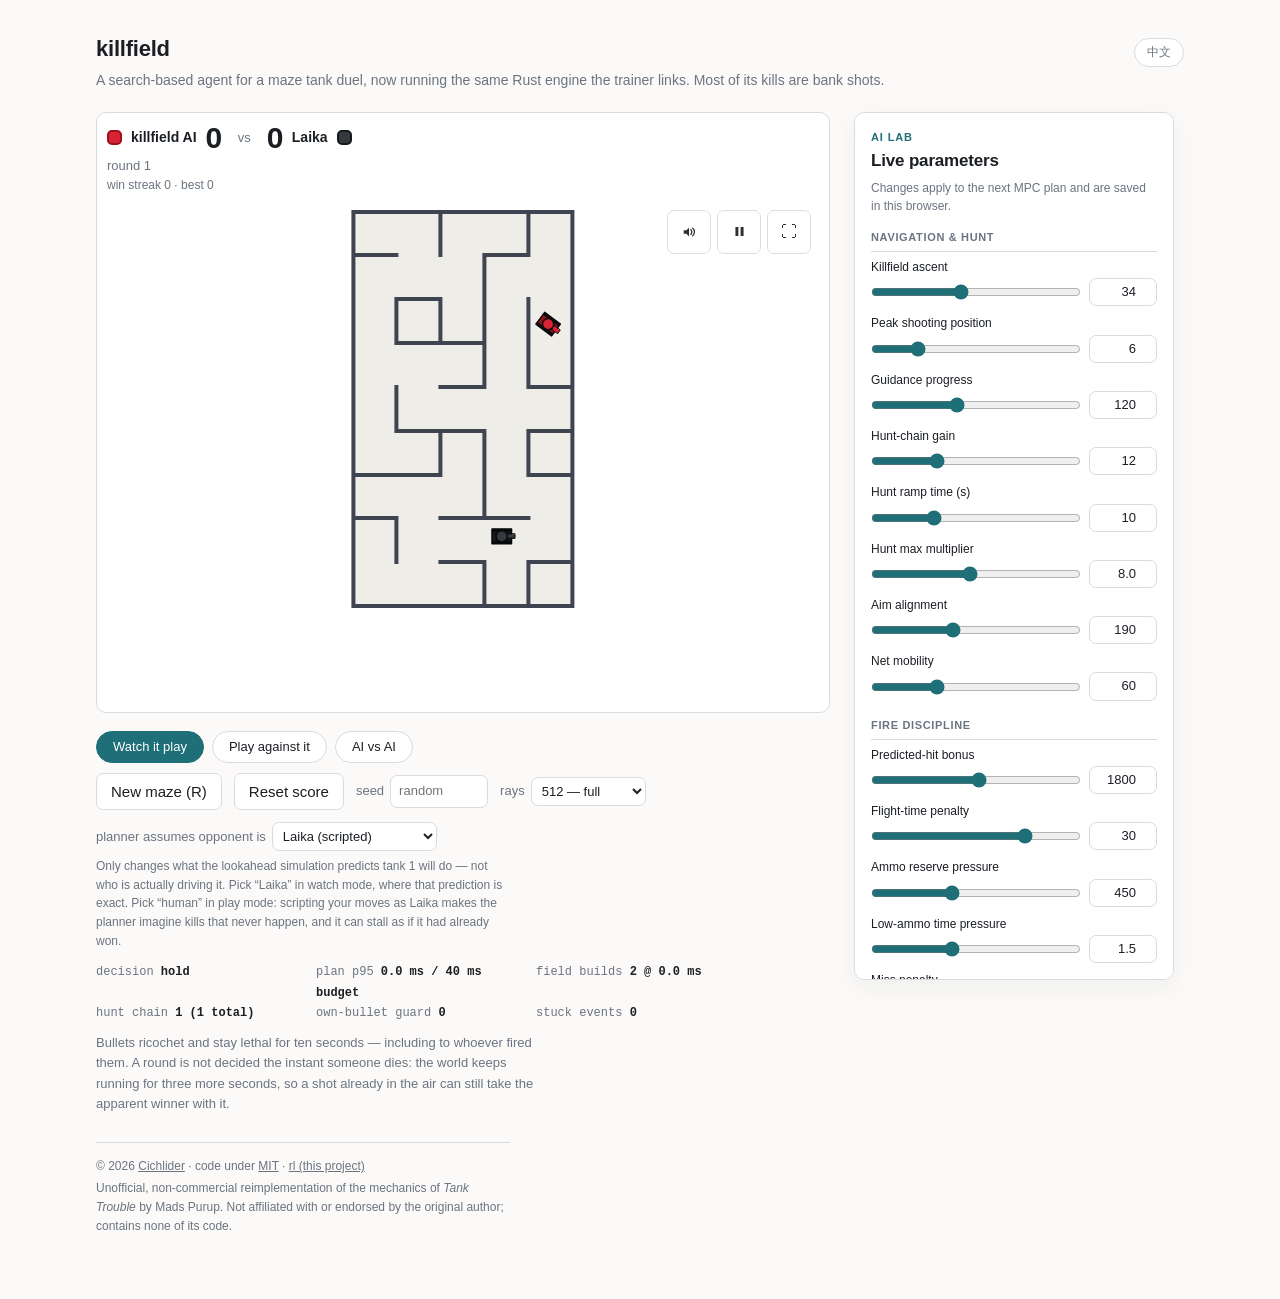
==== commit 59e003fb: "Restore GitHub Pages entrypoint" ====
--- a/index.html
+++ b/index.html
@@ -1,189 +1,17 @@
-<!DOCTYPE html>
-<html lang="en">
+<!doctype html>
+<html lang="zh-CN">
 <head>
-<meta charset="utf-8">
-<meta name="viewport" content="width=device-width, initial-scale=1, viewport-fit=cover">
-<meta name="theme-color" content="#000000">
-<meta name="mobile-web-app-capable" content="yes">
-<meta name="apple-mobile-web-app-capable" content="yes">
-<meta name="apple-mobile-web-app-status-bar-style" content="black-translucent">
-<title>killfield：在线迷宫坦克对战 AI</title>
-<meta name="description" content="在浏览器中挑战擅长预判与反弹射击的搜索型坦克 AI。无需下载，支持观战、亲自对战与 AI 对战，看看你能守住几连胜。">
-<meta name="robots" content="index, follow">
-<link rel="canonical" href="https://cichlider.github.io/killfield/">
-<link rel="icon" type="image/png" sizes="48x48" href="assets/brand/favicon-48.png">
-<link rel="icon" type="image/png" sizes="192x192" href="assets/brand/icon-192.png">
-<link rel="apple-touch-icon" sizes="180x180" href="assets/brand/apple-touch-icon.png">
-<link rel="manifest" href="manifest.webmanifest">
-<meta property="og:type" content="website">
-<meta property="og:locale" content="zh_CN">
-<meta property="og:site_name" content="killfield 坦克 AI">
-<meta property="og:title" content="killfield：在线迷宫坦克对战 AI">
-<meta property="og:description" content="挑战擅长预判与反弹射击的搜索型坦克 AI。无需下载，立即在浏览器中开战。">
-<meta property="og:url" content="https://cichlider.github.io/killfield/">
-<meta property="og:image" content="https://cichlider.github.io/killfield/assets/brand/icon-512.png">
-<meta property="og:image:width" content="512">
-<meta property="og:image:height" content="512">
-<meta name="twitter:card" content="summary">
-<script type="application/ld+json">
-{
-  "@context": "https://schema.org",
-  "@type": "WebSite",
-  "name": "killfield 坦克 AI",
-  "alternateName": "killfield",
-  "url": "https://cichlider.github.io/killfield/",
-  "inLanguage": ["zh-Hans", "en"]
-}
-</script>
-<link rel="stylesheet" href="style.css?v=20260823-landscape">
+  <meta charset="utf-8">
+  <meta name="viewport" content="width=device-width, initial-scale=1">
+  <meta name="robots" content="index,follow">
+  <meta http-equiv="refresh" content="0; url=viewer/">
+  <link rel="canonical" href="viewer/">
+  <title>Killfield</title>
+  <script>
+    location.replace(`viewer/${location.search}${location.hash}`);
+  </script>
 </head>
 <body>
-<main>
-  <header>
-    <div class="header-row">
-      <h1>killfield</h1>
-      <button id="lang-toggle" type="button" class="lang-toggle" aria-label="Switch to Chinese">中文</button>
-    </div>
-    <p class="tagline" id="tagline">A search-based agent for a maze tank duel. Most of its kills are bank shots.</p>
-  </header>
-
-  <div class="play-layout">
-  <div class="game-column">
-  <div class="stage" id="stage">
-    <div class="stage-overlay" id="stage-overlay">
-      <div class="scoreboard" id="scoreboard">
-        <div class="side">
-          <span class="swatch" id="swatch-0"></span>
-          <span class="side-name" id="name-0">killfield AI</span>
-          <span class="side-score" id="score-0">0</span>
-        </div>
-        <span class="vs">vs</span>
-        <div class="side side-right">
-          <span class="side-score" id="score-1">0</span>
-          <span class="side-name" id="name-1">Laika</span>
-          <span class="swatch" id="swatch-1"></span>
-        </div>
-      </div>
-      <p class="roundline" id="roundline">round 1</p>
-      <p class="streakline" id="streakline">win streak 0 · best 0</p>
-    </div>
-    <div class="canvas-wrap">
-      <canvas id="screen" width="712" height="500"></canvas>
-      <button id="sound" type="button" class="sound-toggle" aria-label="Mute sound"></button>
-      <button id="touch-visibility" type="button" class="touch-visibility-toggle" aria-label="Hide touch controls" hidden>CTRL</button>
-      <button id="pause" type="button" class="pause-toggle" aria-label="Pause (P)"></button>
-      <button id="fullscreen" type="button" class="fullscreen-toggle" aria-label="Fullscreen">⛶</button>
-    </div>
-    <div id="touch-controls" class="touch-controls" hidden>
-      <div class="control-style-switch" role="group" aria-label="Touch control style">
-        <button id="control-style-joystick" type="button">Joystick</button>
-        <button id="control-style-dpad" type="button">Forward / turn</button>
-      </div>
-      <div class="touch-left-control">
-        <div id="touch-joystick" class="touch-joystick" role="application" aria-label="16-direction movement joystick">
-          <span class="joystick-axis axis-n">▲</span>
-          <span class="joystick-axis axis-e">▶</span>
-          <span class="joystick-axis axis-s">▼</span>
-          <span class="joystick-axis axis-w">◀</span>
-          <span id="touch-knob" class="touch-knob"></span>
-        </div>
-        <div id="touch-dpad" class="touch-dpad" role="group" aria-label="Forward, reverse, left and right">
-          <button type="button" class="dpad-up" data-control="forward" aria-label="Forward">▲</button>
-          <button type="button" class="dpad-left" data-control="turnLeft" aria-label="Turn left">◀</button>
-          <button type="button" class="dpad-right" data-control="turnRight" aria-label="Turn right">▶</button>
-          <button type="button" class="dpad-down" data-control="backup" aria-label="Reverse">▼</button>
-        </div>
-      </div>
-      <button id="touch-fire" type="button" class="touch-fire">FIRE</button>
-    </div>
-    <div id="orientation-hint" class="orientation-hint" role="status" hidden>
-      <span class="orientation-phone" aria-hidden="true"></span>
-      <strong id="orientation-title">Rotate your phone</strong>
-      <span id="orientation-body">Turn off portrait lock, then rotate to landscape.</span>
-    </div>
-  </div>
-
-  <div class="controls">
-    <div class="row modes" role="group" aria-label="Mode">
-      <button id="mode-watch" type="button" class="mode active">Watch it play</button>
-      <button id="mode-play" type="button" class="mode">Play against it</button>
-      <button id="mode-selfplay" type="button" class="mode">AI vs AI</button>
-    </div>
-
-    <div class="row">
-      <button id="reroll" type="button">New maze (R)</button>
-      <button id="reset-score" type="button">Reset score</button>
-      <label class="seedbox">
-        <span id="seed-label">seed</span>
-        <input id="seed" type="text" inputmode="numeric" placeholder="random" size="9">
-      </label>
-      <label class="seedbox">
-        <span id="rays-label">rays</span>
-        <select id="rays">
-          <option id="rays-512" value="512" selected>512 — full</option>
-          <option id="rays-256" value="256">256 — mobile</option>
-        </select>
-      </label>
-      <label class="seedbox">
-        <span id="oppmodel-label">planner assumes opponent is</span>
-        <select id="oppmodel">
-          <option id="oppmodel-laika" value="L2" selected>Laika (scripted)</option>
-          <option id="oppmodel-human" value="L1">human (unpredictable)</option>
-        </select>
-      </label>
-    </div>
-    <p class="hint" id="oppmodel-hint">
-      Only changes what the lookahead simulation predicts tank 1 will do — not who is actually
-      driving it. Pick “Laika” in watch mode, where that prediction is exact. Pick “human” in
-      play mode: scripting your moves as Laika makes the planner imagine kills that never happen,
-      and it can stall as if it had already won.
-    </p>
-
-    <p class="keys" id="keyhelp">
-      <strong>Arrow keys</strong> or <strong>ESDF</strong> to drive &middot;
-      <strong>M</strong> / <strong>Space</strong> / <strong>Q</strong> to fire &middot;
-      <strong>R</strong> for a new maze
-    </p>
-
-    <div class="telemetry" id="telemetry"></div>
-
-    <p class="note" id="note">
-      Bullets ricochet and stay lethal for ten seconds &mdash; including to whoever fired them.
-      A round is not decided the instant someone dies: the world keeps running for three more
-      seconds, so a shot already in the air can still take the apparent winner with it.
-    </p>
-  </div>
-  </div>
-
-  <aside class="tuning-panel" id="tuning-panel" aria-labelledby="tuning-title">
-    <div class="tuning-heading">
-      <p class="tuning-eyebrow" id="tuning-eyebrow">AI lab</p>
-      <h2 id="tuning-title">Live parameters</h2>
-    </div>
-    <p class="tuning-description" id="tuning-description">
-      Changes apply to the next MPC plan and are saved in this browser.
-    </p>
-    <div id="tuning-controls"></div>
-    <div class="tuning-footer">
-      <button id="tuning-reset" type="button">Reset defaults</button>
-      <span id="tuning-status">live · saved locally</span>
-    </div>
-  </aside>
-  </div>
-
-  <footer class="colophon">
-    <p>
-      &copy; 2026 <a href="https://github.com/Cichlider">Cichlider</a> &middot;
-      code under <a href="https://github.com/Cichlider/killfield/blob/main/LICENSE">MIT</a> &middot;
-      <a href="https://github.com/Cichlider/killfield">source</a>
-    </p>
-    <p>
-      Unofficial, non-commercial reimplementation of the mechanics of
-      <i>Tank Trouble</i> by Mads Purup. Not affiliated with or endorsed by the
-      original author; contains none of its code.
-    </p>
-  </footer>
-</main>
-<script type="module" src="viewer.js"></script>
+  <p><a href="viewer/">进入 Killfield</a></p>
 </body>
 </html>
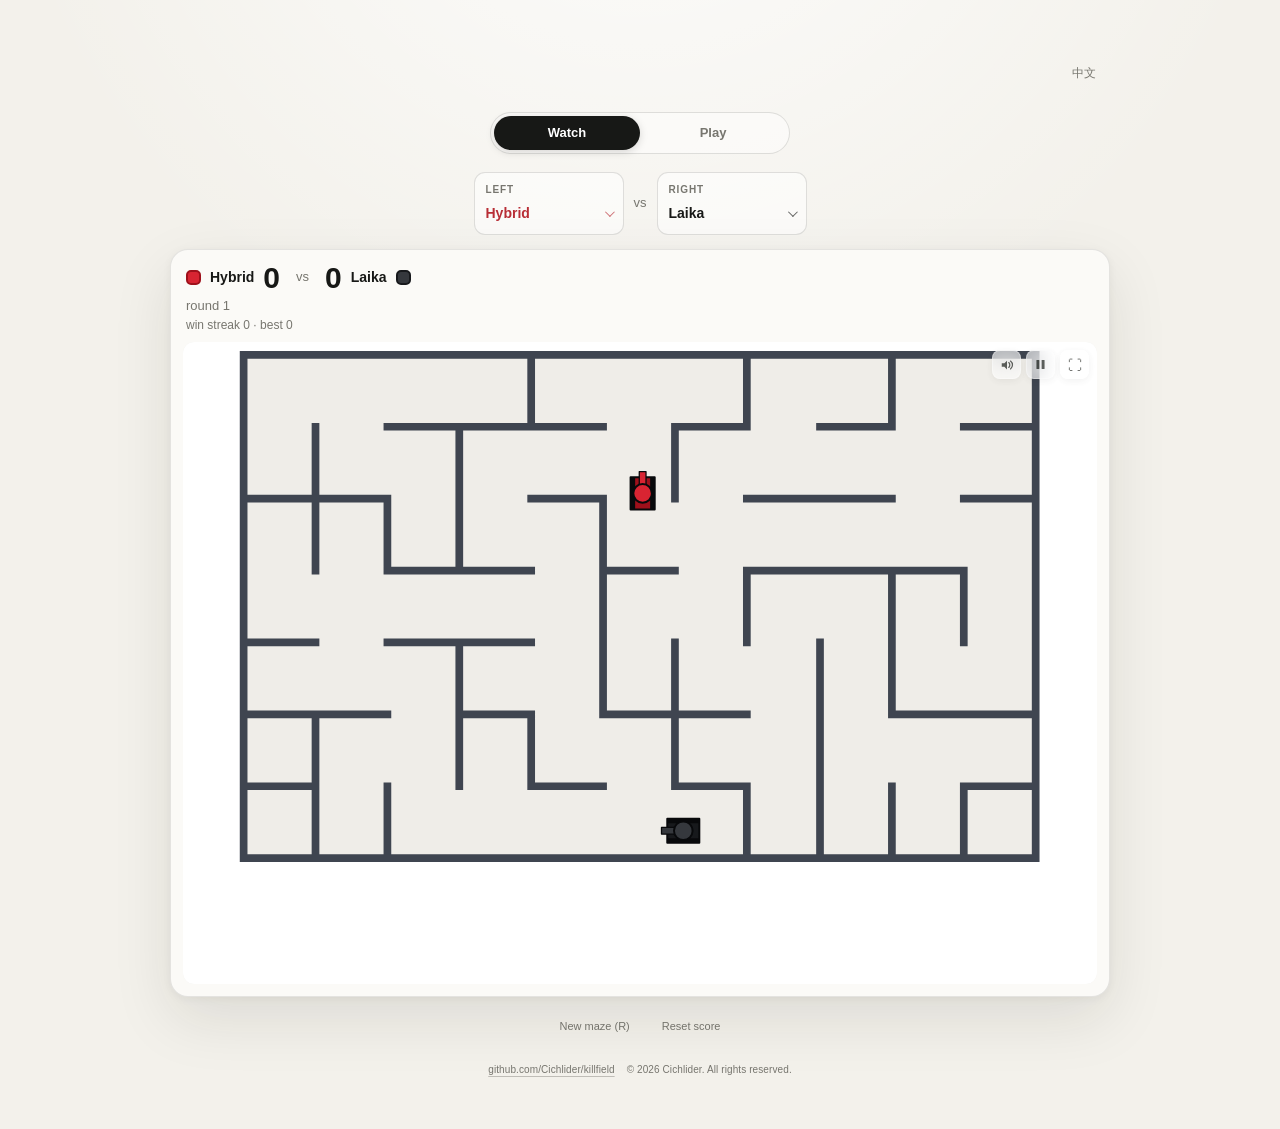
==== commit b44a523a: "Brand GitHub Pages as Hybrid with adaptive vector favicon" ====
--- a/index.html
+++ b/index.html
@@ -5,13 +5,27 @@
   <meta name="viewport" content="width=device-width, initial-scale=1">
   <meta name="robots" content="index,follow">
   <meta http-equiv="refresh" content="0; url=viewer/">
-  <link rel="canonical" href="viewer/">
-  <title>Killfield</title>
+  <link rel="canonical" href="https://cichlider.github.io/killfield/viewer/">
+  <title>Hybrid</title>
+  <meta name="application-name" content="Hybrid">
+  <meta name="description" content="Hybrid — a maze of decisions. Play against intelligent agents or watch them duel.">
+  <meta property="og:title" content="Hybrid">
+  <meta property="og:site_name" content="Hybrid">
+  <meta property="og:type" content="website">
+  <meta property="og:url" content="https://cichlider.github.io/killfield/viewer/">
+  <meta property="og:description" content="A maze of decisions. Play against intelligent agents or watch them duel.">
+  <meta property="og:image" content="https://cichlider.github.io/killfield/viewer/assets/brand/hybrid-512.png">
+  <meta name="twitter:card" content="summary">
+  <meta name="twitter:title" content="Hybrid">
+  <meta name="twitter:image" content="https://cichlider.github.io/killfield/viewer/assets/brand/hybrid-512.png">
+  <link rel="icon" type="image/png" sizes="32x32" href="viewer/assets/brand/hybrid-32.png">
+  <link rel="icon" type="image/svg+xml" sizes="any" href="viewer/assets/brand/hybrid.svg">
+  <link rel="apple-touch-icon" href="viewer/assets/brand/hybrid-180.png">
   <script>
     location.replace(`viewer/${location.search}${location.hash}`);
   </script>
 </head>
 <body>
-  <p><a href="viewer/">进入 Killfield</a></p>
+  <p><a href="viewer/">进入 Hybrid</a></p>
 </body>
 </html>
